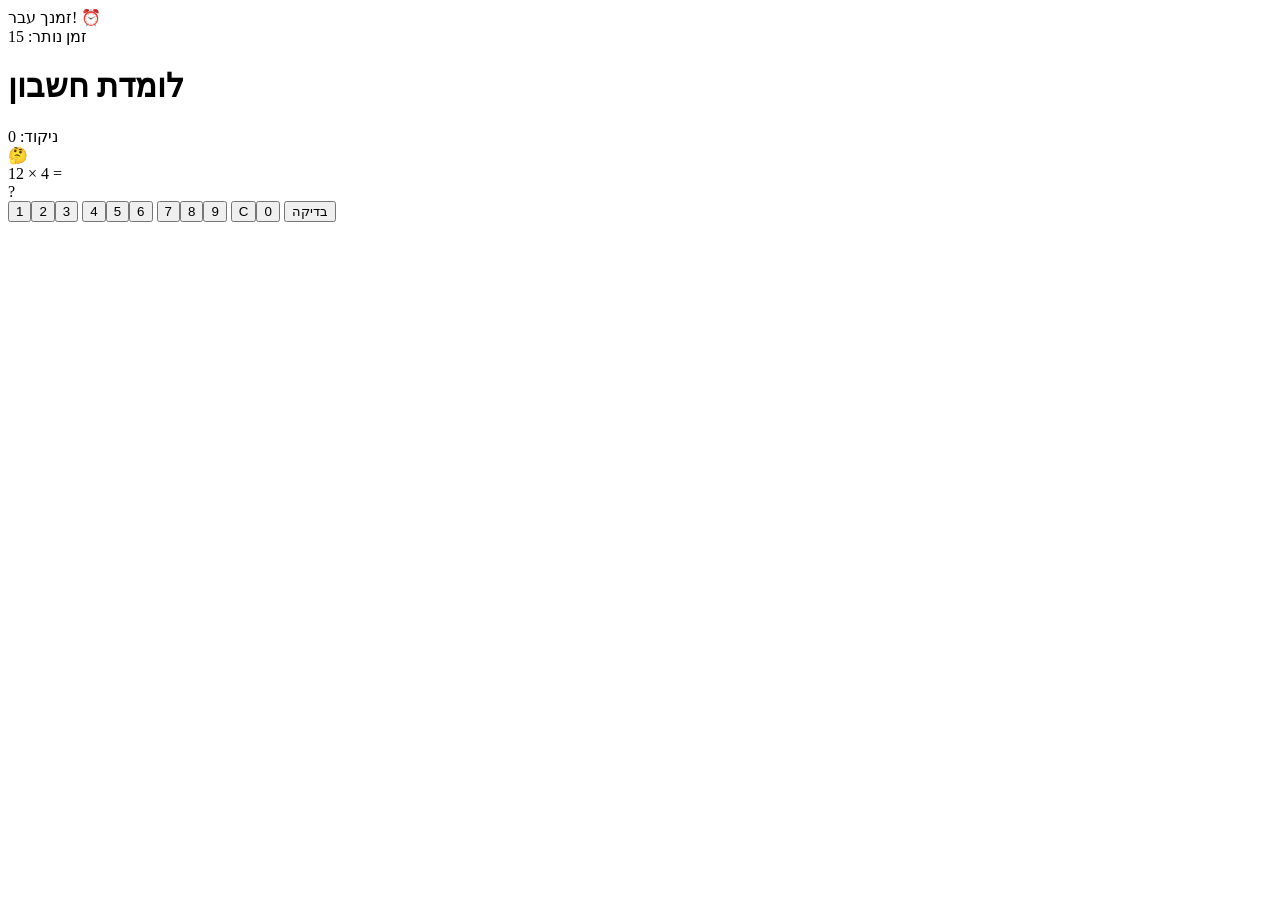
==== Projects/MathLearn/mathlearn.html @ 83fdc849 "Full Portfolio web site including 6 projects Co-authored-by: Copilot <copilot@github.com>" ====
<!DOCTYPE html>
<html lang="en">
<head>
    <meta charset="UTF-8">
    <meta name="viewport" content="width=device-width, initial-scale=1.0">
    <title>לומדת חשבון</title>
    <link rel="stylesheet" href="https://cdnjs.cloudflare.com/ajax/libs/font-awesome/6.5.2/css/all.min.css" integrity="sha512-SnH5WK+bZxgPHs44uWIX+LLJAJ9/2PkPKZ5QiAj6Ta86w+fsb2TkcmfRyVX3pBnMFcV7oQPJkl9QevSCWr3W6A==" crossorigin="anonymous" referrerpolicy="no-referrer" />
    <link rel="stylesheet" href="MathLearn.css">
</head>
<body>
<div class="app-container">
    <div id="times-up-overlay" class="times-up-overlay hidden">זמנך עבר! ⏰</div>
    <div class="timer">זמן נותר: <span id="time-left">15</span></div>
    <h1>לומדת חשבון</h1>
    <span class="score">ניקוד: 0</span>

    <main class="math-card">
        <div class="mascot">🤔</div>
        <div class="question">
            <span class="num">12</span>
            <span class="operator">×</span>
            <span class="num">4</span>
            <span class="operator">=</span>
            <div class="answer-box">?</div>
        </div>
    </main>

    <section class="controls">
        <div class="numpad">
            <button>1</button><button>2</button><button>3</button>
            <button>4</button><button>5</button><button>6</button>
            <button>7</button><button>8</button><button>9</button>
            <button class="clear">C</button><button>0</button>
            <button class="submit">בדיקה</button>
        </div>
    </section>
</div>

<script src="MathLearn.js"></script>
    
</body>
</html>
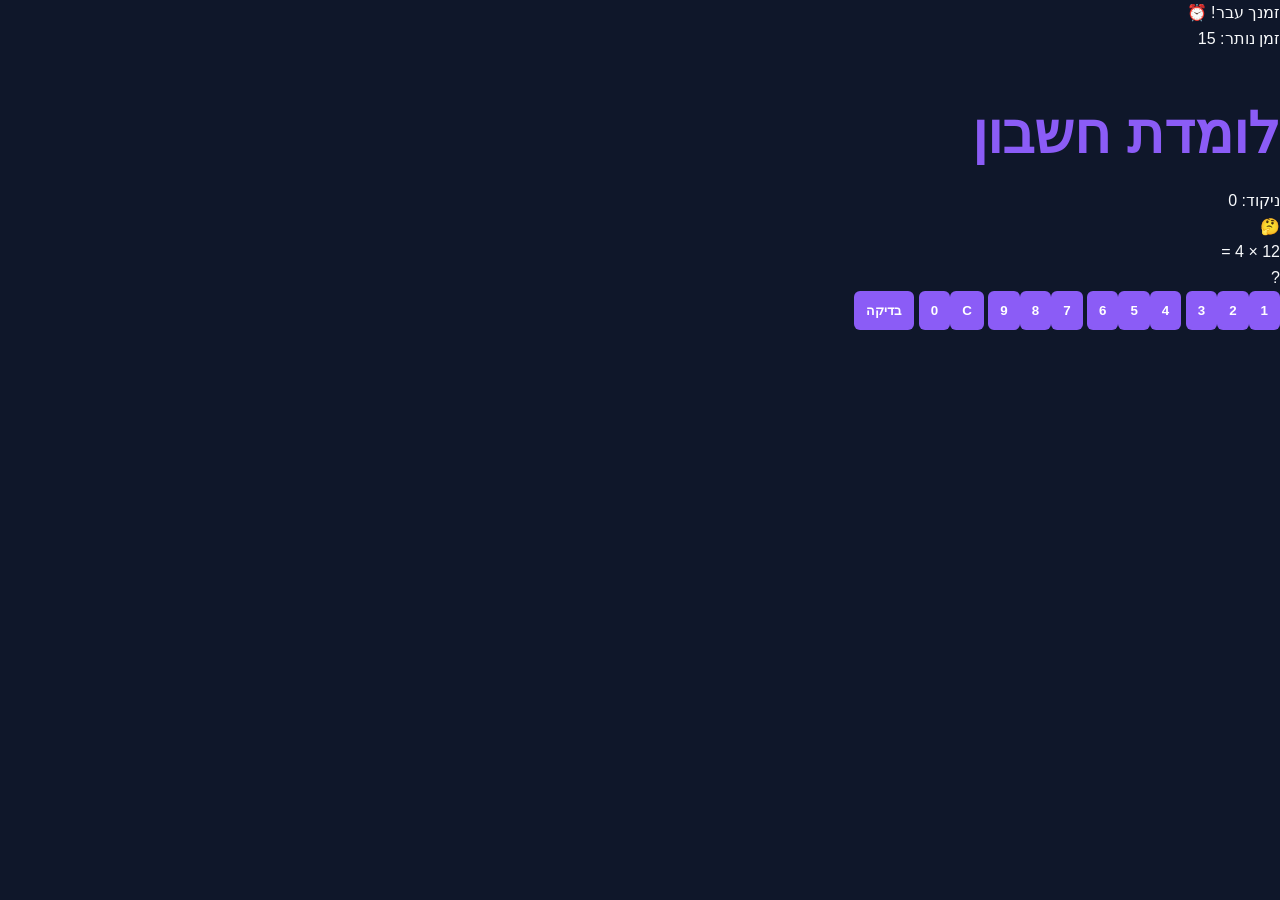
==== commit c7e27444: "fixed MathLearn CSS reference" ====
--- a/Projects/MathLearn/mathlearn.html
+++ b/Projects/MathLearn/mathlearn.html
@@ -6,6 +6,8 @@
     <title>לומדת חשבון</title>
     <link rel="stylesheet" href="https://cdnjs.cloudflare.com/ajax/libs/font-awesome/6.5.2/css/all.min.css" integrity="sha512-SnH5WK+bZxgPHs44uWIX+LLJAJ9/2PkPKZ5QiAj6Ta86w+fsb2TkcmfRyVX3pBnMFcV7oQPJkl9QevSCWr3W6A==" crossorigin="anonymous" referrerpolicy="no-referrer" />
     <link rel="stylesheet" href="MathLearn.css">
+    <link rel="stylesheet" href="../../style.css">
+
 </head>
 <body>
 <div class="app-container">
--- a/style.css
+++ b/style.css
@@ -0,0 +1,594 @@
+:root {
+    --bg-color: #0f172a;
+    --text-color: #f8fafc;
+    --accent-color: #8b5cf6; /* סגול Vibe */
+    --secondary-color: #334155;
+}
+
+html {
+    scroll-behavior: smooth;
+}
+
+body {
+    font-family: 'Segoe UI', Tahoma, Geneva, Verdana, sans-serif;
+    background-color: var(--bg-color);
+    color: var(--text-color);
+    line-height: 1.6;
+    margin: 0;
+    direction: rtl;
+}
+
+header {
+    height: 100vh;
+    display: flex;
+    flex-direction: column;
+    justify-content: center;
+    align-items: center;
+    background: linear-gradient(135deg, #0f172a 0%, #1e1b4b 100%);
+    text-align: center;
+}
+
+.container {
+    max-width: 1000px;
+    margin: auto;
+    padding: 20px;
+}
+
+h1 { font-size: 3.5rem; color: var(--accent-color); margin-bottom: 10px; }
+
+.skills-grid {
+    display: grid;
+    grid-template-columns: repeat(auto-fit, minmax(150px, 1fr));
+    gap: 15px;
+    margin-top: 30px;
+}
+
+.skill-card {
+    background: var(--secondary-color);
+    padding: 15px;
+    border-radius: 8px;
+    text-align: center;
+    transition: transform 0.3s;
+}
+
+#projects {
+    margin-top: 40px;
+}
+
+.projects-grid {
+    display: grid;
+    grid-template-columns: repeat(auto-fit, minmax(220px, 1fr));
+    gap: 20px;
+    margin-top: 20px;
+}
+
+.project-card {
+    background: #1e293b;
+    border: 1px solid transparent;
+    border-radius: 12px;
+    padding: 20px;
+    transition: transform 0.3s, border-color 0.3s, box-shadow 0.3s;
+}
+
+.project-card:hover {
+    transform: translateY(-5px);
+    border-color: var(--accent-color);
+    box-shadow: 0 10px 18px rgba(0, 0, 0, 0.35);
+}
+
+.project-card h3 {
+    margin: 0 0 12px;
+    color: var(--accent-color);
+}
+
+.project-card p {
+    color: #cbd5e1;
+    margin: 0 0 15px;
+}
+
+/* Project Icon */
+.project-icon {
+    text-align: center;
+    margin-bottom: 15px;
+}
+
+.project-icon i {
+    font-size: 2.5rem;
+    color: var(--accent-color);
+    opacity: 0.8;
+}
+
+..project-icon .unicode-icon {
+    font-size: 2.5rem;
+    color: var(--accent-color);
+    opacity: 0.8;
+    display: inline-flex;
+    align-items: center;
+    justify-content: center;
+    width: 3rem;
+    height: 3rem;
+    line-height: 1;
+    letter-spacing: -0.05em;
+}
+
+/* Project Buttons */
+.project-buttons {
+    display: flex;
+    gap: 10px;
+    justify-content: center;
+    margin-top: 15px;
+}
+
+.btn {
+    display: inline-flex;
+    align-items: center;
+    gap: 6px;
+    padding: 8px 16px;
+    border-radius: 6px;
+    text-decoration: none;
+    font-weight: 500;
+    font-size: 0.85rem;
+    transition: all 0.3s ease;
+    border: 1px solid transparent;
+}
+
+.btn-open {
+    background-color: var(--accent-color);
+    color: white;
+}
+
+.btn-open:hover {
+    background-color: #7c3aed;
+    transform: translateY(-1px);
+    box-shadow: 0 4px 8px rgba(139, 92, 246, 0.3);
+}
+
+.btn-download {
+    background-color: transparent;
+    color: var(--accent-color);
+    border-color: var(--accent-color);
+}
+
+.btn-download:hover {
+    background-color: var(--accent-color);
+    color: white;
+    transform: translateY(-1px);
+    box-shadow: 0 4px 8px rgba(139, 92, 246, 0.3);
+}
+
+.skill-card:hover {
+    transform: translateY(-5px);
+    border: 1px solid var(--accent-color);
+}
+
+form {
+    display: flex;
+    flex-direction: column;
+    gap: 15px;
+    background: var(--secondary-color);
+    padding: 30px;
+    border-radius: 12px;
+}
+
+input, textarea, button {
+    padding: 12px;
+    border-radius: 6px;
+    border: none;
+}
+
+button {
+    background-color: var(--accent-color);
+    color: white;
+    font-weight: bold;
+    cursor: pointer;
+}
+
+button:hover { opacity: 0.9; }
+
+button:disabled {
+    opacity: 0.6;
+    cursor: not-allowed;
+}
+
+/* Form Status Messages */
+.form-status {
+    padding: 12px;
+    border-radius: 6px;
+    font-size: 0.9rem;
+    text-align: center;
+    margin-top: 10px;
+}
+
+.form-status.loading {
+    background-color: rgba(139, 92, 246, 0.1);
+    border: 1px solid var(--accent-color);
+    color: var(--accent-color);
+}
+
+.form-status.success {
+    background-color: rgba(34, 197, 94, 0.1);
+    border: 1px solid #22c55e;
+    color: #16a34a;
+}
+
+.form-status.error {
+    background-color: rgba(239, 68, 68, 0.1);
+    border: 1px solid #ef4444;
+    color: #dc2626;
+}
+
+nav {
+    position: sticky;
+    top: 0;
+    background-color: #1e293b; /* A slightly darker shade for contrast */
+    padding: 1rem 20px;
+    z-index: 1000;
+    box-shadow: 0 2px 10px rgba(0,0,0,0.3);
+    display: flex;
+    justify-content: space-between;
+    align-items: center;
+    gap: 20px;
+}
+
+nav ul {
+    list-style: none;
+    display: flex;
+    justify-content: right;
+    margin: 0;
+    padding: 0;
+}
+
+nav ul li a {
+    color: var(--text-color);
+    text-decoration: none;
+    padding: 0 20px;
+    font-weight: bold;
+    transition: color 0.3s ease;
+}
+
+nav ul li a:hover {
+    color: var(--accent-color);
+}
+
+nav ul li a.active {
+    color: var(--accent-color);
+    background: rgba(139, 92, 246, 0.1);
+    border-radius: 6px;
+    padding: 8px 16px;
+    margin: 0 4px;
+    border: 1px solid var(--accent-color);
+}
+
+/* Weather Widget Styles */
+.weather-widget {
+    display: flex;
+    align-items: center;
+    background: rgba(139, 92, 246, 0.1);
+    padding: 8px 15px;
+    border-radius: 8px;
+    border: 1px solid var(--accent-color);
+    min-width: 250px;
+    white-space: nowrap;
+}
+
+#weather-display {
+    display: flex;
+    align-items: center;
+    width: 100%;
+}
+
+.weather-info {
+    display: flex;
+    flex-direction: row;
+    align-items: center;
+    gap: 8px;
+    font-size: 0.9rem;
+    width: 100%;
+    flex-wrap: wrap;
+    justify-content: center;
+}
+
+.weather-location {
+    font-size: 0.75rem;
+    color: var(--accent-color);
+    font-weight: bold;
+    opacity: 0.8;
+    white-space: nowrap;
+}
+
+.weather-main {
+    display: flex;
+    align-items: center;
+    gap: 6px;
+}
+
+.weather-emoji {
+    font-size: 1.4rem;
+}
+
+.weather-temp {
+    font-weight: bold;
+    color: var(--accent-color);
+    min-width: 45px;
+}
+
+.weather-details {
+    font-size: 0.7rem;
+    color: #cbd5e1;
+    white-space: nowrap;
+}
+
+#weather-loading {
+    display: flex;
+    align-items: center;
+    gap: 8px;
+    color: var(--accent-color);
+    font-size: 0.9rem;
+}
+
+.weather-error {
+    color: #ff6b6b;
+    font-size: 0.9rem;
+}
+
+/* Mobile Responsive Design */
+@media (max-width: 768px) {
+    /* Header adjustments */
+    header {
+        height: 80vh;
+        padding: 20px;
+    }
+
+    h1 {
+        font-size: 2.5rem;
+        margin-bottom: 15px;
+    }
+
+    header p {
+        font-size: 1rem;
+        margin: 10px 0;
+    }
+
+    /* Container and spacing */
+    .container {
+        padding: 15px;
+        max-width: 100%;
+    }
+
+    /* Navigation */
+    nav {
+        flex-direction: column;
+        gap: 15px;
+        padding: 15px;
+    }
+
+    nav ul {
+        flex-wrap: wrap;
+        justify-content: center;
+        gap: 10px;
+    }
+
+    nav ul li a {
+        padding: 8px 15px;
+        font-size: 0.9rem;
+    }
+
+    nav ul li a.active {
+        background: rgba(139, 92, 246, 0.15);
+        border: 1px solid var(--accent-color);
+        border-radius: 8px;
+        font-weight: bold;
+        transform: scale(1.05);
+    }
+
+    /* Weather widget */
+    .weather-widget {
+        min-width: auto;
+        width: 100%;
+        justify-content: center;
+        padding: 10px 15px;
+    }
+
+    .weather-details {
+        display: none;
+    }
+
+    .weather-location {
+        font-size: 0.7rem;
+    }
+
+    .weather-main {
+        gap: 4px;
+    }
+
+    .weather-emoji {
+        font-size: 1.2rem;
+    }
+
+    .weather-info {
+        gap: 6px;
+    }
+
+    /* Skills grid */
+    .skills-grid {
+        grid-template-columns: repeat(auto-fit, minmax(120px, 1fr));
+        gap: 12px;
+        margin-top: 25px;
+    }
+
+    .skill-card {
+        padding: 12px;
+        font-size: 0.9rem;
+    }
+
+    /* Projects grid */
+    #projects {
+        margin-top: 30px;
+    }
+
+    .projects-grid {
+        grid-template-columns: 1fr;
+        gap: 15px;
+        margin-top: 15px;
+    }
+
+    .project-card {
+        padding: 15px;
+    }
+
+    .project-card h3 {
+        font-size: 1.1rem;
+        margin-bottom: 10px;
+    }
+
+    .project-icon i,
+    .project-icon .unicode-icon {
+        font-size: 2rem;
+    }
+
+    .project-icon .unicode-icon {
+        width: 2.6rem;
+        height: 2.6rem;
+    }
+
+    .project-buttons {
+        flex-direction: column;
+        gap: 8px;
+    }
+
+    .btn {
+        padding: 10px 16px;
+        font-size: 0.9rem;
+        justify-content: center;
+    }
+
+    /* Form adjustments */
+    form {
+        padding: 20px;
+        gap: 12px;
+    }
+
+    input, textarea, button {
+        padding: 10px;
+        font-size: 1rem;
+    }
+
+    /* Social bar */
+    .social-bar {
+        padding: 15px 0;
+        gap: 15px;
+    }
+
+    .social-bar a {
+        margin: 0;
+        font-size: 1.8rem;
+        padding: 8px;
+    }
+
+    /* Footer */
+    footer {
+        padding: 30px 15px;
+        font-size: 0.7rem;
+    }
+}
+
+@media (max-width: 480px) {
+    /* Extra small screens */
+    h1 {
+        font-size: 2rem;
+    }
+
+    header {
+        height: 70vh;
+        padding: 15px;
+    }
+
+    .container {
+        padding: 10px;
+    }
+
+    nav {
+        padding: 10px;
+    }
+
+    nav ul li a {
+        padding: 6px 12px;
+        font-size: 0.8rem;
+    }
+
+    nav ul li a.active {
+        background: rgba(139, 92, 246, 0.2);
+        border: 1px solid var(--accent-color);
+        border-radius: 6px;
+        font-weight: bold;
+    }
+
+    .skills-grid {
+        grid-template-columns: repeat(2, 1fr);
+        gap: 10px;
+    }
+
+    .skill-card {
+        padding: 10px;
+        font-size: 0.8rem;
+    }
+
+    .project-card {
+        padding: 12px;
+    }
+
+    .project-icon i,
+    .project-icon .unicode-icon {
+        font-size: 1.8rem;
+    }
+
+    .project-buttons {
+        gap: 6px;
+    }
+
+    .btn {
+        padding: 8px 12px;
+        font-size: 0.8rem;
+    }
+
+    form {
+        padding: 15px;
+    }
+
+    .social-bar a {
+        margin: 0;
+        font-size: 1.6rem;
+        padding: 6px;
+    }
+
+    .weather-location {
+        font-size: 0.65rem;
+    }
+
+    .weather-info {
+        gap: 4px;
+    }
+}
+
+.social-bar {
+    padding: 20px 0;
+    display: flex;
+    justify-content: center;
+    gap: 20px;
+}
+
+.social-bar a {
+    color: var(--text-color);
+    font-size: 2.2rem;
+    transition: color 0.3s ease, transform 0.2s ease;
+    padding: 10px;
+    border-radius: 50%;
+    display: inline-flex;
+    align-items: center;
+    justify-content: center;
+}
+
+.social-bar a:hover {
+    color: var(--accent-color);
+    transform: translateY(-2px);
+}
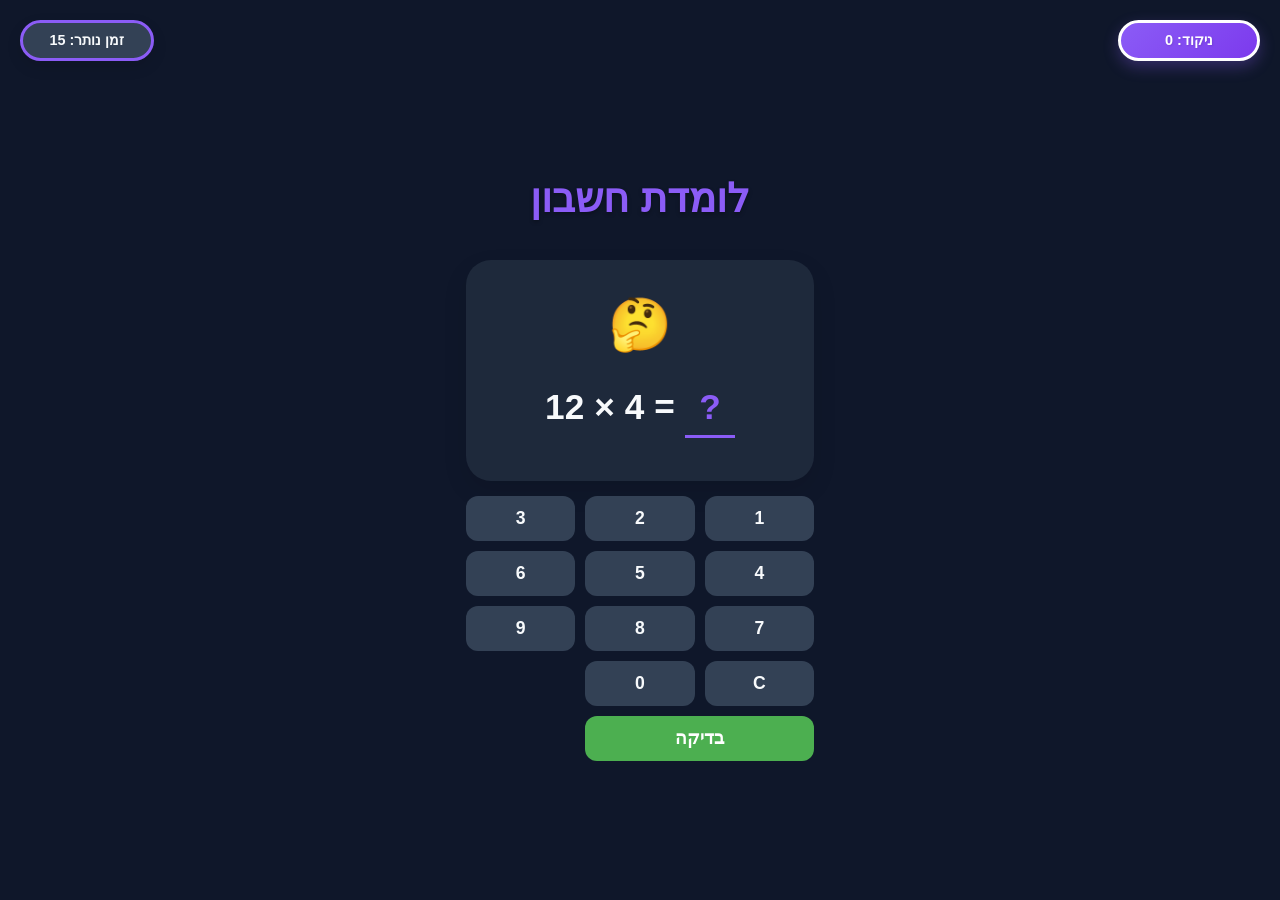
==== commit 2b6b0a5a: "Modified MathLearn.html" ====
--- a/Projects/MathLearn/mathlearn.html
+++ b/Projects/MathLearn/mathlearn.html
@@ -5,8 +5,8 @@
     <meta name="viewport" content="width=device-width, initial-scale=1.0">
     <title>לומדת חשבון</title>
     <link rel="stylesheet" href="https://cdnjs.cloudflare.com/ajax/libs/font-awesome/6.5.2/css/all.min.css" integrity="sha512-SnH5WK+bZxgPHs44uWIX+LLJAJ9/2PkPKZ5QiAj6Ta86w+fsb2TkcmfRyVX3pBnMFcV7oQPJkl9QevSCWr3W6A==" crossorigin="anonymous" referrerpolicy="no-referrer" />
-    <link rel="stylesheet" href="MathLearn.css">
     <link rel="stylesheet" href="../../style.css">
+    <link rel="stylesheet" href="mathlearn.css">
 
 </head>
 <body>
--- a/Projects/MathLearn/mathlearn.css
+++ b/Projects/MathLearn/mathlearn.css
@@ -0,0 +1,225 @@
+:root {
+    --bg-color: #0f172a;
+    --text-color: #f8fafc;
+    --accent-color: #8b5cf6;
+    --secondary-color: #334155;
+}
+
+body {
+    background-color: var(--bg-color);
+    font-family: 'Segoe UI', Tahoma, Geneva, Verdana, sans-serif;
+    display: flex;
+    justify-content: center;
+    align-items: center;
+    min-height: 100vh;
+    margin: 0;
+    direction: rtl;
+    color: var(--text-color);
+    overflow-x: hidden;
+}
+
+h1 {
+    font-size: 2.5rem;
+    color: var(--accent-color);
+    text-align: center;
+    margin-bottom: 30px;
+    text-shadow: 0 2px 4px rgba(0, 0, 0, 0.3);
+}
+
+.math-card {
+    background: #1e293b;
+    padding: 1.5rem;
+    border-radius: 25px;
+    box-shadow: 0 10px 25px rgba(0,0,0,0.1);
+    text-align: center;
+    width: 300px;
+}
+
+.score {
+    background: linear-gradient(135deg, var(--accent-color), #7c3aed);
+    color: white;
+    padding: 6px 16px;
+    border-radius: 50px;
+    font-size: 0.9rem;
+    font-weight: 800;
+    box-shadow: 0 6px 15px rgba(139, 92, 246, 0.3);
+    position: fixed;
+    top: 20px;
+    right: 20px;
+    min-width: 104px;
+    text-align: center;
+    white-space: nowrap;
+    z-index: 10;
+    border: 3px solid #fff;
+    text-shadow: 1px 1px 2px rgba(0, 0, 0, 0.1);
+}
+
+.score-pop {
+    animation: scorePop 0.4s cubic-bezier(0.175, 0.885, 0.32, 1.275);
+}
+
+@keyframes scorePop {
+    0% { transform: scale(1); }
+    50% { transform: scale(1.2); }
+    100% { transform: scale(1); }
+}
+
+.timer {
+    position: fixed;
+    top: 20px;
+    left: 20px;
+    background: var(--secondary-color);
+    padding: 6px 16px;
+    border-radius: 50px;
+    font-size: 0.9rem;
+    font-weight: 800;
+    box-shadow: 0 6px 15px rgba(0, 0, 0, 0.1);
+    color: var(--text-color);
+    border: 3px solid var(--accent-color);
+    min-width: 96px;
+    text-align: center;
+    z-index: 10;
+}
+
+.times-up-overlay {
+    position: fixed;
+    top: 50%;
+    left: 50%;
+    transform: translate(-50%, -50%);
+    background: #ef4444;
+    color: white;
+    padding: 1.5rem 2.5rem;
+    border-radius: 50px;
+    box-shadow: 0 10px 40px rgba(0, 0, 0, 0.3);
+    display: flex;
+    justify-content: center;
+    align-items: center;
+    font-size: 2.5rem;
+    font-weight: 900;
+    z-index: 1000;
+    border: 4px solid white;
+    white-space: nowrap;
+    animation: popIn 0.4s cubic-bezier(0.175, 0.885, 0.32, 1.275);
+}
+
+@keyframes popIn {
+    0% { transform: translate(-50%, -50%) scale(0.5); opacity: 0; }
+    100% { transform: translate(-50%, -50%) scale(1); opacity: 1; }
+}
+
+.hidden {
+    display: none !important;
+}
+
+.mascot {
+    font-size: 3.2rem;
+    margin-bottom: 0.8rem;
+    transition: all 0.3s ease;
+    user-select: none;
+}
+
+.mascot.happy {
+    animation: celebrate 0.6s ease infinite alternate;
+}
+
+.mascot.sad {
+    animation: shake 0.4s ease;
+}
+
+@keyframes celebrate {
+    from { transform: translateY(0) scale(1); }
+    to { transform: translateY(-15px) scale(1.1); }
+}
+
+@keyframes shake {
+    0%, 100% { transform: translateX(0); }
+    20% { transform: translateX(-10px); }
+    40% { transform: translateX(10px); }
+    60% { transform: translateX(-5px); }
+    80% { transform: translateX(5px); }
+}
+
+.question {
+    font-size: 2.2rem;
+    font-weight: bold;
+    color: var(--text-color);
+    margin-bottom: 1.2rem;
+    display: flex;
+    justify-content: center;
+    gap: 10px;
+    direction: ltr;
+}
+
+.answer-box {
+    border-bottom: 3px solid var(--accent-color);
+    min-width: 50px;
+    color: var(--accent-color);
+}
+
+.numpad {
+    display: grid;
+    grid-template-columns: repeat(3, 1fr);
+    gap: 10px;
+    margin-top: 15px;
+}
+
+button {
+    padding: 12px;
+    font-size: 1.1rem;
+    border: none;
+    border-radius: 12px;
+    background: var(--secondary-color);
+    color: var(--text-color);
+    cursor: pointer;
+    transition: transform 0.1s;
+}
+
+button:active {
+    transform: scale(0.95);
+    opacity: 0.8;
+}
+
+.submit {
+    grid-column: span 2;
+    background: #4caf50;
+    color: white;
+}
+
+/* Mobile Responsive Adjustments */
+@media (max-width: 480px) {
+    h1 {
+        font-size: 1.8rem;
+        margin-top: 70px; /* Space for fixed HUD elements */
+        margin-bottom: 15px;
+    }
+
+    .math-card {
+        width: 92%;
+        padding: 1rem;
+        border-radius: 20px;
+    }
+
+    .score, .timer {
+        font-size: 0.65rem;
+        padding: 5px 10px;
+        min-width: 72px;
+        top: 10px;
+        border-width: 2px;
+    }
+
+    .score { right: 10px; }
+    .timer { left: 10px; }
+
+    .mascot { font-size: 2.5rem; }
+    .question { font-size: 1.6rem; }
+
+    button {
+        padding: 10px;
+        font-size: 1rem;
+    }
+
+    .times-up-overlay {
+        font-size: 1.8rem;
+        padding: 1rem 1.5rem;
+    }
+}
